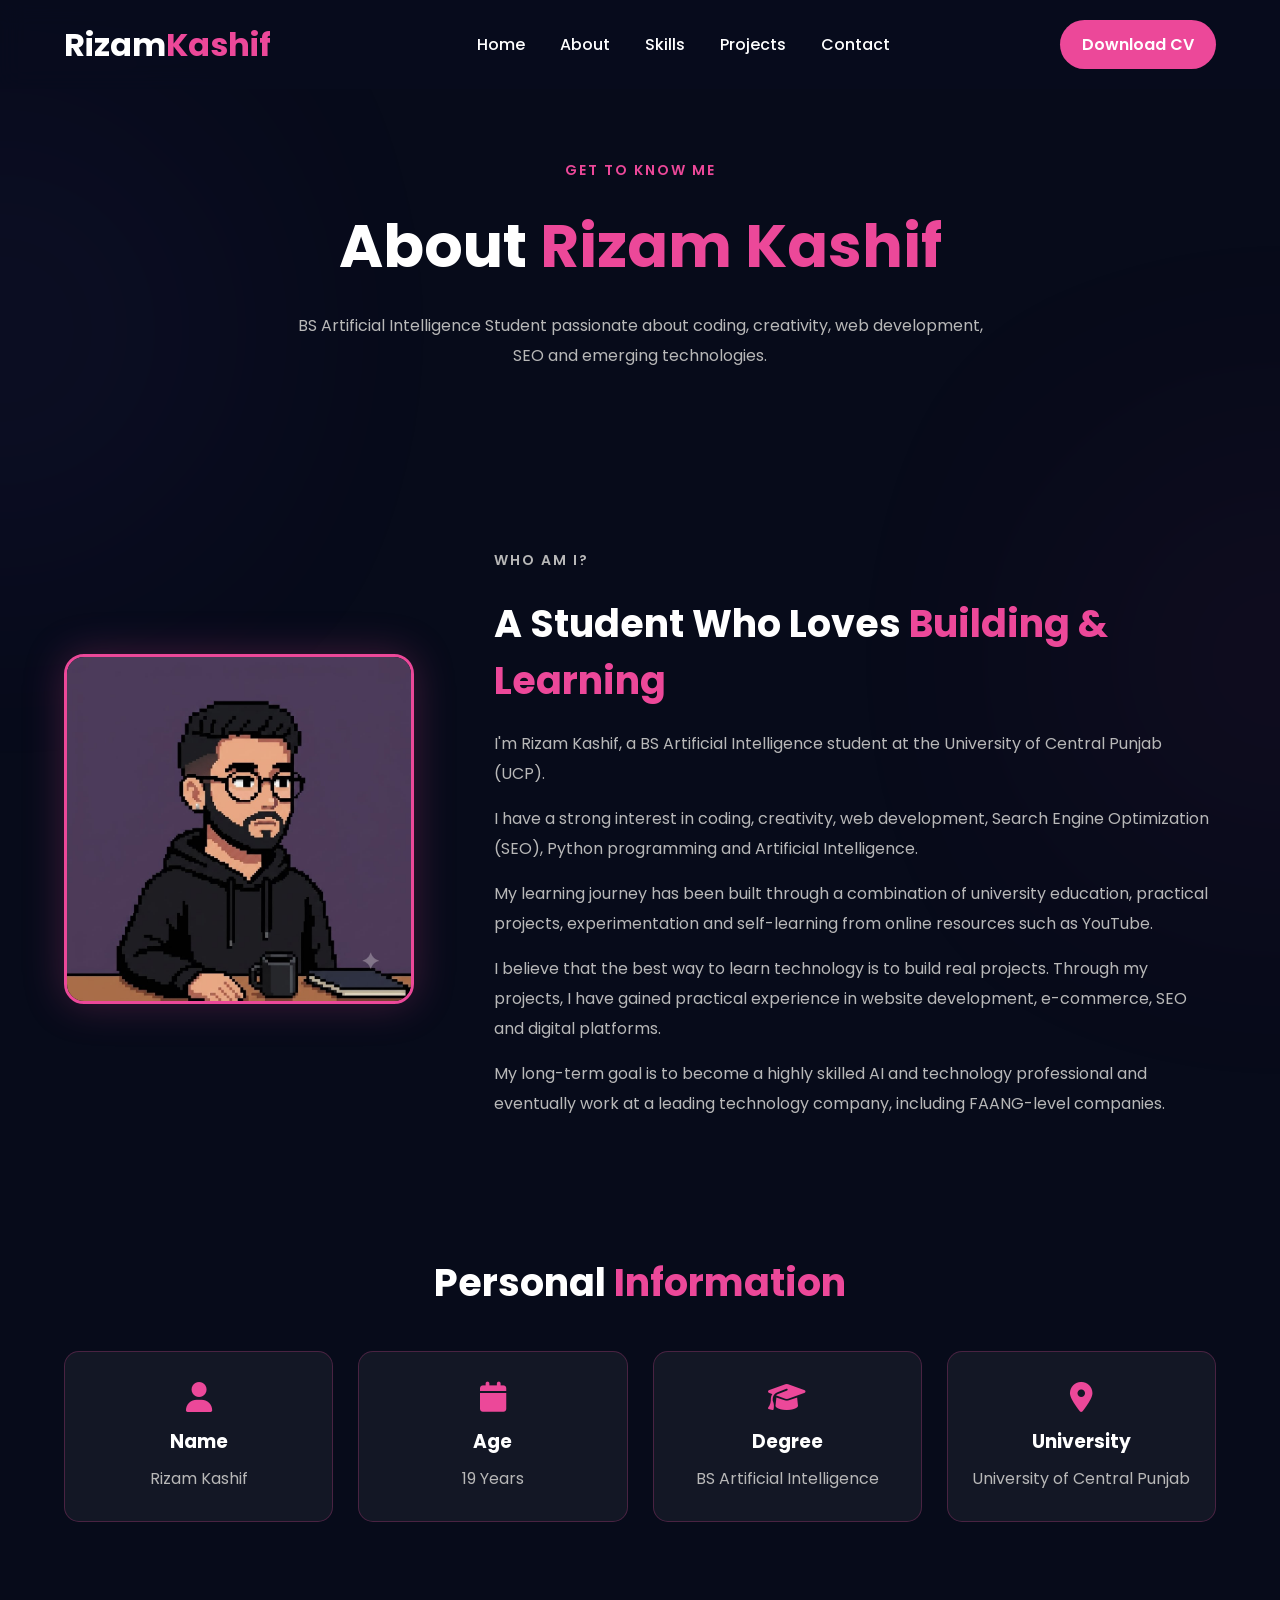
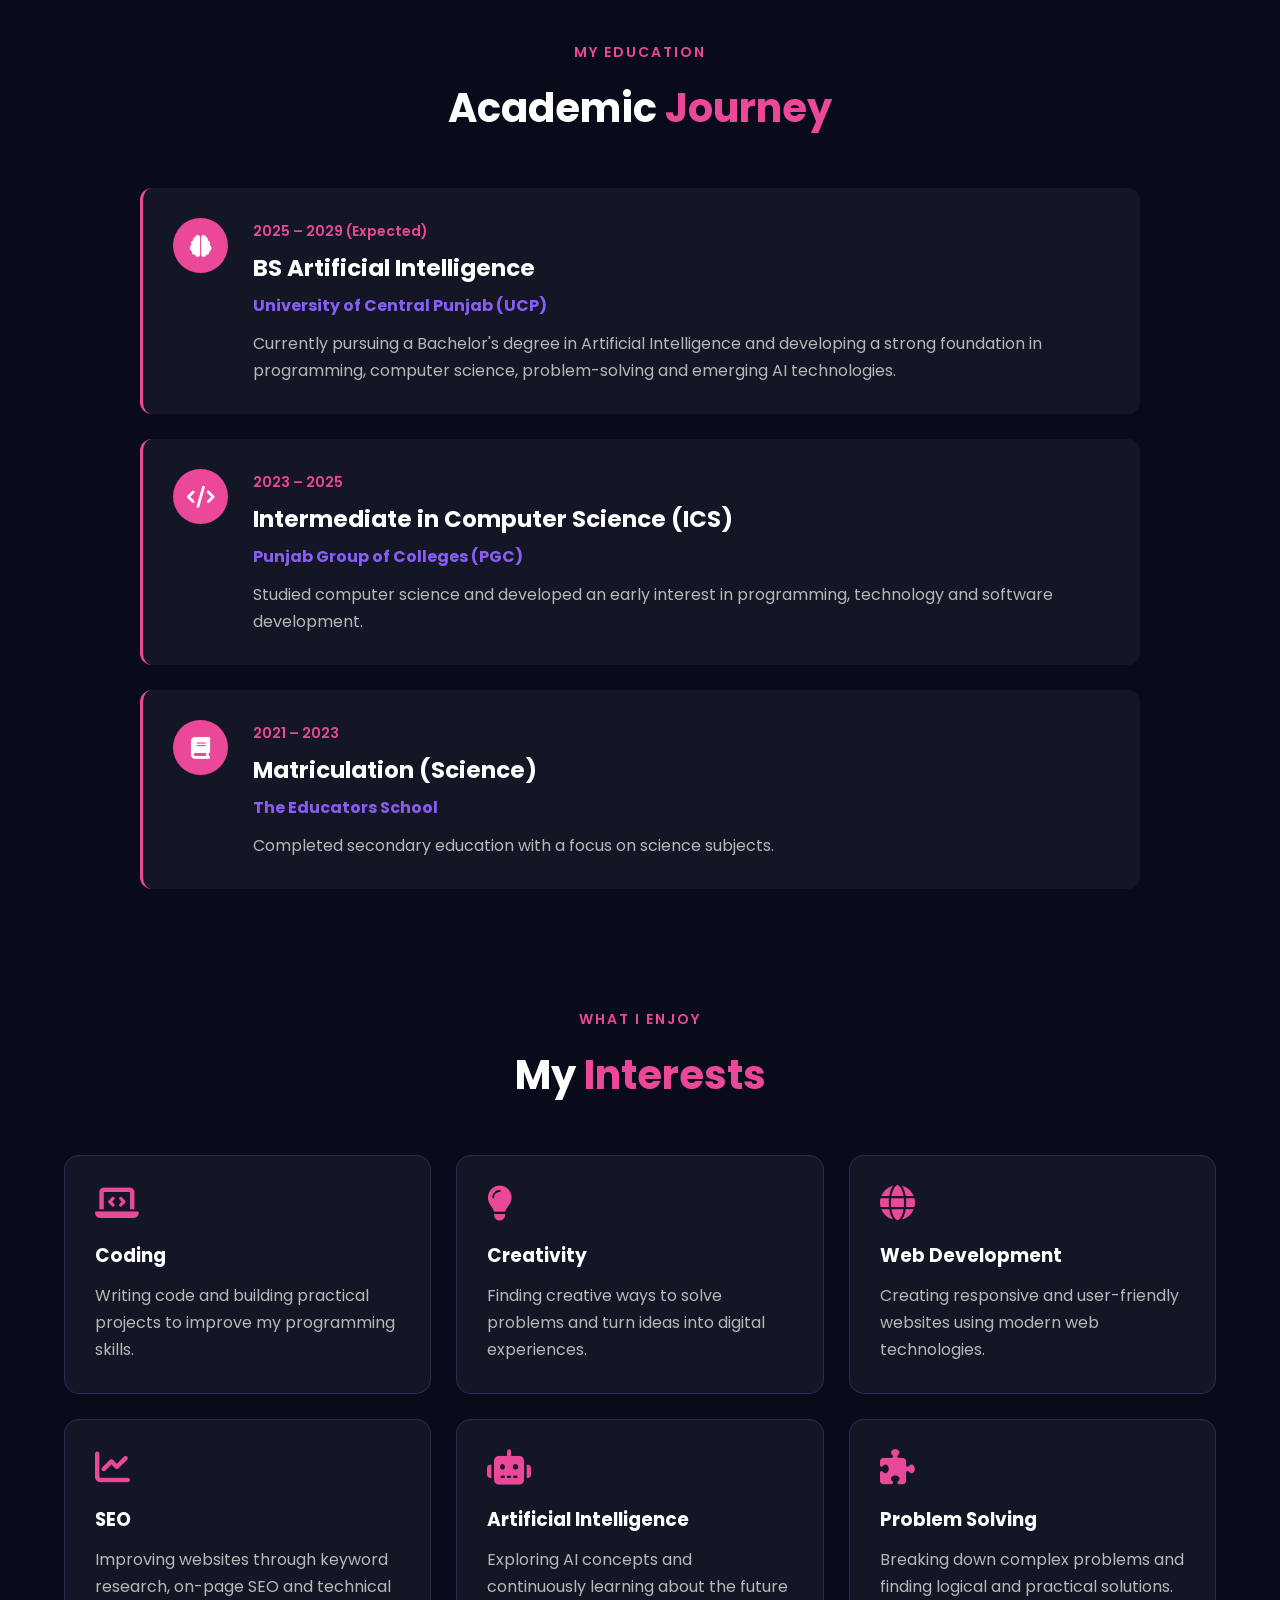
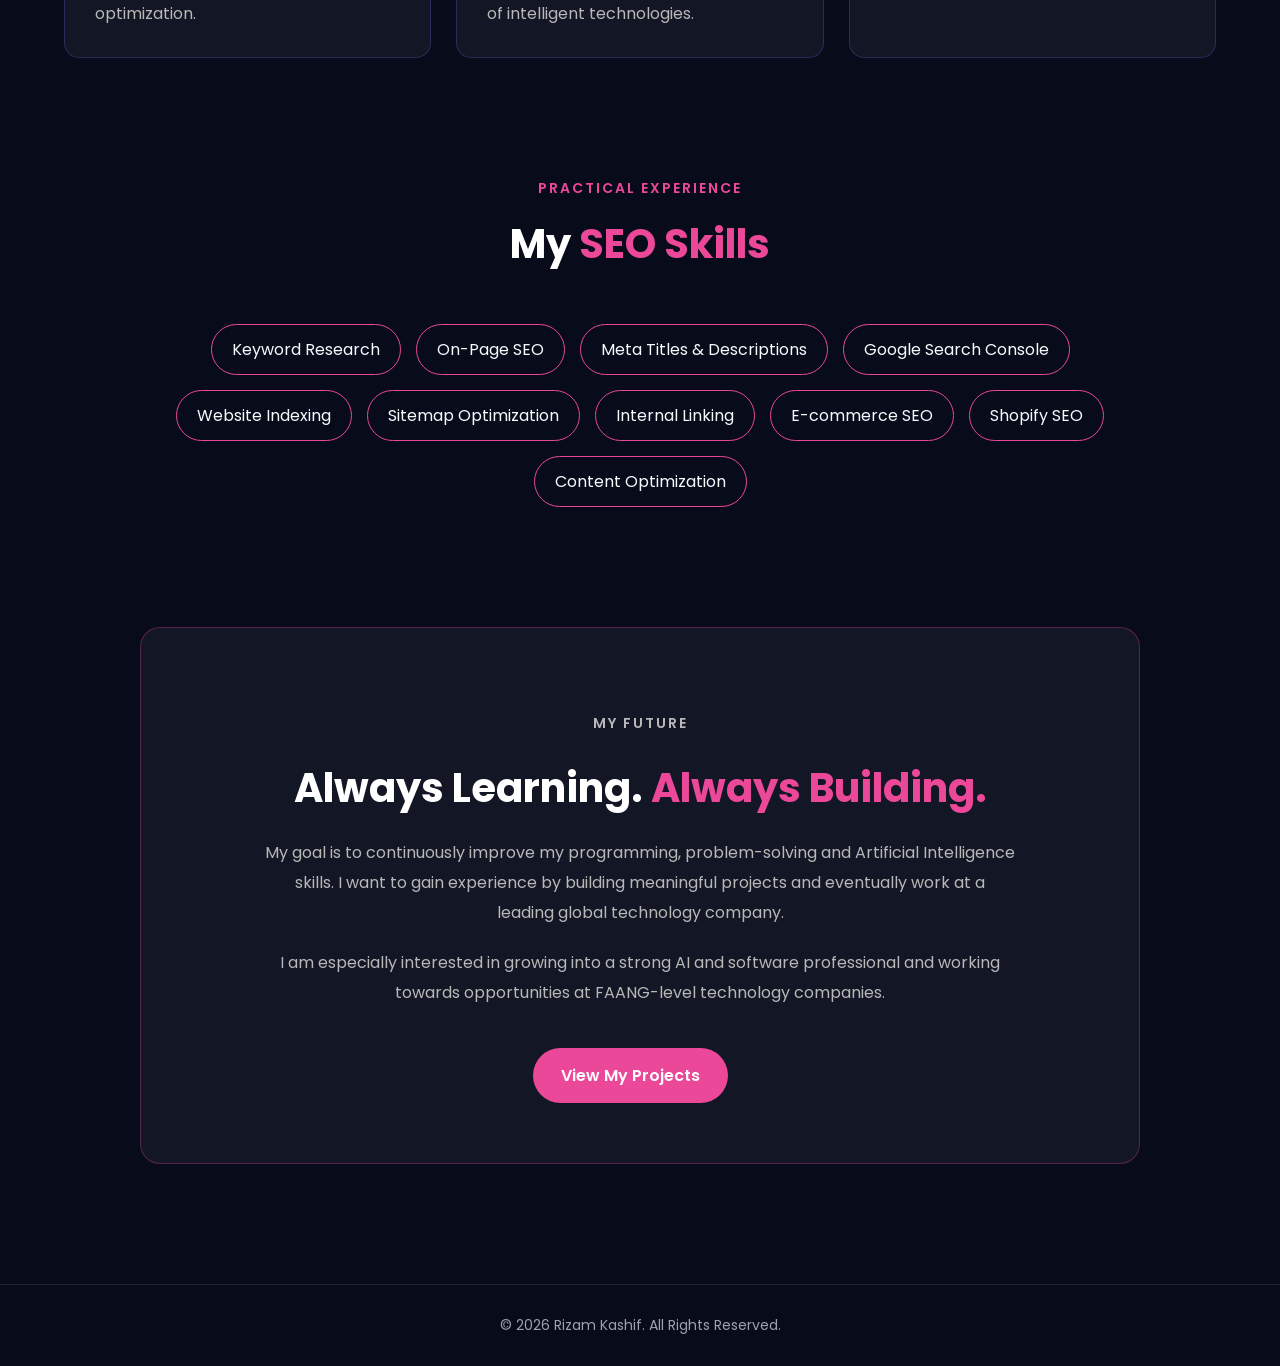
==== about.html @ b2c45aad "Initial commit - portfolio website" ====
<!DOCTYPE html>
<html lang="en">

<head>

    <!-- ========================================= -->
    <!-- BASIC SEO INFORMATION -->
    <!-- ========================================= -->

    <meta charset="UTF-8">

    <meta name="viewport" content="width=device-width, initial-scale=1.0">

    <title>About Rizam Kashif | AI Student & Developer</title>

    <meta name="description"
        content="Learn about Rizam Kashif, a BS Artificial Intelligence student at the University of Central Punjab interested in coding, creativity, web development, SEO, Python, and Artificial Intelligence.">

    <meta name="keywords"
        content="About Rizam Kashif, Rizam Kashif, AI Student, Artificial Intelligence Student, Web Developer, SEO, Python Developer, UCP">

    <meta name="author" content="Rizam Kashif">

    <!-- Favicon -->

    <link rel="icon" href="images/favicon.ico">


    <!-- ========================================= -->
    <!-- GOOGLE FONTS -->
    <!-- ========================================= -->

    <link rel="preconnect" href="https://fonts.googleapis.com">

    <link rel="preconnect" href="https://fonts.gstatic.com" crossorigin>

    <link href="https://fonts.googleapis.com/css2?family=Poppins:wght@300;400;500;600;700&display=swap"
        rel="stylesheet">


    <!-- ========================================= -->
    <!-- FONT AWESOME ICONS -->
    <!-- ========================================= -->

    <link rel="stylesheet"
        href="https://cdnjs.cloudflare.com/ajax/libs/font-awesome/6.7.2/css/all.min.css">


    <!-- ========================================= -->
    <!-- MAIN CSS -->
    <!-- ========================================= -->

    <link rel="stylesheet" href="style.css">

</head>


<body>


    <!-- ========================================= -->
    <!-- NAVBAR START -->
    <!-- ========================================= -->

    <header>

        <nav class="navbar">

            <!-- Website Logo -->

            <div class="logo">

                <h2>
                    Rizam<span>Kashif</span>
                </h2>

            </div>


            <!-- Navigation Links -->

            <ul class="nav-links">

                <li>
                    <a href="index.html">
                        Home
                    </a>
                </li>

                <li>
                    <a href="about.html">
                        About
                    </a>
                </li>

                <li>
                    <a href="skills.html">
                        Skills
                    </a>
                </li>

                <li>
                    <a href="projects.html">
                        Projects
                    </a>
                </li>

                <li>
                    <a href="contact.html">
                        Contact
                    </a>
                </li>

            </ul>


            <!-- CV Button -->

            <a href="files/Rizam_Kashif_CV.pdf"
                class="resume-btn">

                Download CV

            </a>

        </nav>

    </header>


    <!-- ========================================= -->
    <!-- MAIN ABOUT PAGE -->
    <!-- ========================================= -->

    <main>


        <!-- ========================================= -->
        <!-- ABOUT HERO SECTION -->
        <!-- ========================================= -->

        <section class="about-hero">

            <div class="about-heading">

                <p class="section-label">
                    GET TO KNOW ME
                </p>

                <h1>
                    About <span>Rizam Kashif</span>
                </h1>

                <p class="about-subtitle">

                    BS Artificial Intelligence Student
                    passionate about coding, creativity,
                    web development, SEO and emerging technologies.

                </p>

            </div>

        </section>


        <!-- ========================================= -->
        <!-- WHO IS RIZAM KASHIF -->
        <!-- ========================================= -->

        <section class="about-introduction">


            <!-- Profile Image -->

            <div class="about-image">

                <img src="images/profile.png"
                    alt="Rizam Kashif - BS Artificial Intelligence Student">

            </div>


            <!-- Introduction Text -->

            <div class="about-text">

                <p class="section-label">
                    WHO AM I?
                </p>

                <h2>
                    A Student Who Loves
                    <span>Building & Learning</span>
                </h2>


                <p>

                    I'm Rizam Kashif, a BS Artificial Intelligence student
                    at the University of Central Punjab (UCP).

                </p>


                <p>

                    I have a strong interest in coding, creativity,
                    web development, Search Engine Optimization (SEO),
                    Python programming and Artificial Intelligence.

                </p>


                <p>

                    My learning journey has been built through a combination
                    of university education, practical projects, experimentation
                    and self-learning from online resources such as YouTube.

                </p>


                <p>

                    I believe that the best way to learn technology is to
                    build real projects. Through my projects, I have gained
                    practical experience in website development, e-commerce,
                    SEO and digital platforms.

                </p>


                <p>

                    My long-term goal is to become a highly skilled AI and
                    technology professional and eventually work at a leading
                    technology company, including FAANG-level companies.

                </p>

            </div>

        </section>


        <!-- ========================================= -->
        <!-- PERSONAL INFORMATION -->
        <!-- ========================================= -->

        <section class="personal-info">

            <h2>
                Personal <span>Information</span>
            </h2>


            <div class="info-grid">


                <div class="info-card">

                    <i class="fa-solid fa-user"></i>

                    <h3>
                        Name
                    </h3>

                    <p>
                        Rizam Kashif
                    </p>

                </div>


                <div class="info-card">

                    <i class="fa-solid fa-calendar"></i>

                    <h3>
                        Age
                    </h3>

                    <p>
                        19 Years
                    </p>

                </div>


                <div class="info-card">

                    <i class="fa-solid fa-graduation-cap"></i>

                    <h3>
                        Degree
                    </h3>

                    <p>
                        BS Artificial Intelligence
                    </p>

                </div>


                <div class="info-card">

                    <i class="fa-solid fa-location-dot"></i>

                    <h3>
                        University
                    </h3>

                    <p>
                        University of Central Punjab
                    </p>

                </div>


            </div>

        </section>


        <!-- ========================================= -->
        <!-- EDUCATION SECTION -->
        <!-- ========================================= -->

        <section class="education-section">


            <div class="section-heading">

                <p class="section-label">
                    MY EDUCATION
                </p>

                <h2>
                    Academic <span>Journey</span>
                </h2>

            </div>


            <div class="education-timeline">


                <!-- BS AI -->

                <div class="education-card">

                    <div class="education-icon">

                        <i class="fa-solid fa-brain"></i>

                    </div>


                    <div class="education-content">

                        <span class="education-date">
                            2025 – 2029 (Expected)
                        </span>

                        <h3>
                            BS Artificial Intelligence
                        </h3>

                        <h4>
                            University of Central Punjab (UCP)
                        </h4>

                        <p>

                            Currently pursuing a Bachelor's degree in
                            Artificial Intelligence and developing a strong
                            foundation in programming, computer science,
                            problem-solving and emerging AI technologies.

                        </p>

                    </div>

                </div>


                <!-- ICS -->

                <div class="education-card">

                    <div class="education-icon">

                        <i class="fa-solid fa-code"></i>

                    </div>


                    <div class="education-content">

                        <span class="education-date">
                            2023 – 2025
                        </span>

                        <h3>
                            Intermediate in Computer Science (ICS)
                        </h3>

                        <h4>
                            Punjab Group of Colleges (PGC)
                        </h4>

                        <p>

                            Studied computer science and developed an
                            early interest in programming, technology
                            and software development.

                        </p>

                    </div>

                </div>


                <!-- MATRIC -->

                <div class="education-card">

                    <div class="education-icon">

                        <i class="fa-solid fa-book"></i>

                    </div>


                    <div class="education-content">

                        <span class="education-date">
                            2021 – 2023
                        </span>

                        <h3>
                            Matriculation (Science)
                        </h3>

                        <h4>
                            The Educators School
                        </h4>

                        <p>

                            Completed secondary education with a focus
                            on science subjects.

                        </p>

                    </div>

                </div>


            </div>

        </section>


        <!-- ========================================= -->
        <!-- INTERESTS SECTION -->
        <!-- ========================================= -->

        <section class="interests-section">


            <div class="section-heading">

                <p class="section-label">
                    WHAT I ENJOY
                </p>

                <h2>
                    My <span>Interests</span>
                </h2>

            </div>


            <div class="interests-grid">


                <div class="interest-card">

                    <i class="fa-solid fa-laptop-code"></i>

                    <h3>
                        Coding
                    </h3>

                    <p>
                        Writing code and building practical projects
                        to improve my programming skills.
                    </p>

                </div>


                <div class="interest-card">

                    <i class="fa-solid fa-lightbulb"></i>

                    <h3>
                        Creativity
                    </h3>

                    <p>
                        Finding creative ways to solve problems and
                        turn ideas into digital experiences.
                    </p>

                </div>


                <div class="interest-card">

                    <i class="fa-solid fa-globe"></i>

                    <h3>
                        Web Development
                    </h3>

                    <p>
                        Creating responsive and user-friendly websites
                        using modern web technologies.
                    </p>

                </div>


                <div class="interest-card">

                    <i class="fa-solid fa-chart-line"></i>

                    <h3>
                        SEO
                    </h3>

                    <p>
                        Improving websites through keyword research,
                        on-page SEO and technical optimization.
                    </p>

                </div>


                <div class="interest-card">

                    <i class="fa-solid fa-robot"></i>

                    <h3>
                        Artificial Intelligence
                    </h3>

                    <p>
                        Exploring AI concepts and continuously learning
                        about the future of intelligent technologies.
                    </p>

                </div>


                <div class="interest-card">

                    <i class="fa-solid fa-puzzle-piece"></i>

                    <h3>
                        Problem Solving
                    </h3>

                    <p>
                        Breaking down complex problems and finding
                        logical and practical solutions.
                    </p>

                </div>


            </div>

        </section>


        <!-- ========================================= -->
        <!-- SEO SKILLS SECTION -->
        <!-- ========================================= -->

        <section class="seo-section">


            <div class="section-heading">

                <p class="section-label">
                    PRACTICAL EXPERIENCE
                </p>

                <h2>
                    My <span>SEO Skills</span>
                </h2>

            </div>


            <div class="seo-skills">


                <span>
                    Keyword Research
                </span>

                <span>
                    On-Page SEO
                </span>

                <span>
                    Meta Titles & Descriptions
                </span>

                <span>
                    Google Search Console
                </span>

                <span>
                    Website Indexing
                </span>

                <span>
                    Sitemap Optimization
                </span>

                <span>
                    Internal Linking
                </span>

                <span>
                    E-commerce SEO
                </span>

                <span>
                    Shopify SEO
                </span>

                <span>
                    Content Optimization
                </span>

            </div>

        </section>


        <!-- ========================================= -->
        <!-- FUTURE GOALS -->
        <!-- ========================================= -->

        <section class="goals-section">


            <div class="goals-content">

                <p class="section-label">
                    MY FUTURE
                </p>

                <h2>
                    Always Learning.
                    <span>Always Building.</span>
                </h2>


                <p>

                    My goal is to continuously improve my programming,
                    problem-solving and Artificial Intelligence skills.

                    I want to gain experience by building meaningful
                    projects and eventually work at a leading global
                    technology company.

                </p>


                <p>

                    I am especially interested in growing into a strong
                    AI and software professional and working towards
                    opportunities at FAANG-level technology companies.

                </p>


                <a href="projects.html"
                    class="btn primary">

                    View My Projects

                </a>

            </div>

        </section>


    </main>


    <!-- ========================================= -->
    <!-- FOOTER -->
    <!-- ========================================= -->

    <footer>

        <p>
            © 2026 Rizam Kashif. All Rights Reserved.
        </p>

    </footer>


    <!-- ========================================= -->
    <!-- JAVASCRIPT -->
    <!-- ========================================= -->

    <script src="script.js"></script>


</body>

</html>
---- style.css ----
/* ========================================= */
/* GOOGLE FONT */
/* ========================================= */

@import url('https://fonts.googleapis.com/css2?family=Poppins:wght@300;400;500;600;700&display=swap');


/* ========================================= */
/* RESET */
/* ========================================= */

*{
    margin:0;
    padding:0;
    box-sizing:border-box;
    scroll-behavior:smooth;
}


/* ========================================= */
/* BODY */
/* ========================================= */

body{

    font-family:'Poppins',sans-serif;

    background:#070B1A;

    color:white;

    overflow-x:hidden;

}


/* ========================================= */
/* LINKS */
/* ========================================= */

a{

    text-decoration:none;

    color:white;

}


/* ========================================= */
/* NAVBAR */
/* ========================================= */

header{

    position:fixed;

    width:100%;

    top:0;

    left:0;

    z-index:1000;

    backdrop-filter:blur(12px);

    background:rgba(8,12,30,.75);

}


/* Navbar Container */

.navbar{

    width:90%;

    margin:auto;

    display:flex;

    justify-content:space-between;

    align-items:center;

    padding:20px 0;

}


/* Logo */

.logo h2{

    font-size:32px;

    font-weight:700;

}

.logo span{

    color:#EC4899;

}


/* Navigation */

.nav-links{

    display:flex;

    list-style:none;

}


.nav-links li{

    margin-left:35px;

}


.nav-links a{

    transition:.3s;

    font-weight:500;

}


.nav-links a:hover{

    color:#EC4899;

}


/* Resume Button */

.resume-btn{

    padding:12px 22px;

    background:#EC4899;

    border-radius:30px;

    transition:.3s;

    font-weight:600;

}


.resume-btn:hover{

    background:#8B5CF6;

}


/* ========================================= */
/* HERO SECTION */
/* ========================================= */

.hero{

    width:90%;

    min-height:100vh;

    margin:auto;

    display:flex;

    justify-content:space-between;

    align-items:center;

}


/* ========================================= */
/* LEFT SIDE */
/* ========================================= */

.hero-text{

    width:55%;

}


.hello{

    color:#EC4899;

    font-size:22px;

    margin-bottom:15px;

}


.hero h1{

    font-size:70px;

    line-height:1.1;

}


.hero h2{

    margin-top:20px;

    font-size:34px;

    color:#8B5CF6;

    height:45px;

}


.description{

    margin-top:25px;

    color:#B8B8B8;

    line-height:32px;

    font-size:18px;

}


/* ========================================= */
/* BUTTONS */
/* ========================================= */

.hero-buttons{

    margin-top:40px;

}


.btn{

    display:inline-block;

    padding:15px 28px;

    border-radius:40px;

    transition:.3s;

    font-weight:600;

}


.primary{

    background:#EC4899;

    margin-right:20px;

}


.primary:hover{

    background:#8B5CF6;

    transform:translateY(-5px);

}


.secondary{

    border:2px solid #EC4899;

}


.secondary:hover{

    background:#EC4899;

}


/* ========================================= */
/* SOCIAL ICONS */
/* ========================================= */

.social-icons{

    margin-top:45px;

}


.social-icons a{

    display:inline-flex;

    width:55px;

    height:55px;

    justify-content:center;

    align-items:center;

    margin-right:18px;

    border-radius:50%;

    border:2px solid #EC4899;

    transition:.3s;

    font-size:22px;

}


.social-icons a:hover{

    background:#EC4899;

    transform:translateY(-8px);

}


/* ========================================= */
/* HERO IMAGE */
/* ========================================= */

.hero-image{

    width:40%;

    display:flex;

    justify-content:center;

    align-items:center;

    position:relative;

}


/* Pink Glow */

.glow-circle{

    width:430px;

    height:430px;

    background:#EC4899;

    position:absolute;

    border-radius:50%;

    filter:blur(130px);

    opacity:.35;

}


/* Profile Image */

.hero-image img{

    width:380px;

    border-radius:50%;

    border:5px solid #EC4899;

    position:relative;

    z-index:10;

    transition:.5s;

}


.hero-image img:hover{

    transform:scale(1.05);

}


/* ========================================= */
/* RESPONSIVE */
/* ========================================= */

@media(max-width:992px){

.hero{

flex-direction:column-reverse;

text-align:center;

padding-top:150px;

}

.hero-text{

width:100%;

}

.hero-image{

width:100%;

margin-bottom:50px;

}

.hero h1{

font-size:52px;

}

.nav-links{

display:none;

}

.resume-btn{

display:none;

}

}/* ========================================= */
/* TECH STACK SECTION */
/* ========================================= */

.tech-stack{

    width:90%;

    margin:100px auto;

    text-align:center;

}


.tech-stack h2{

    font-size:35px;

    margin-bottom:45px;

}


.tech-icons{

    display:flex;

    justify-content:center;

    flex-wrap:wrap;

    gap:25px;

}


.tech-card{

    width:150px;

    height:140px;

    padding:25px 15px;

    background:rgba(255,255,255,0.05);

    border:1px solid rgba(236,72,153,0.3);

    border-radius:15px;

    transition:0.4s;

}


.tech-card i{

    font-size:45px;

    color:#EC4899;

    margin-bottom:15px;

}


.tech-card p{

    font-size:16px;

    color:#d1d5db;

}


.tech-card:hover{

    transform:translateY(-10px);

    background:rgba(236,72,153,0.12);

    box-shadow:0 0 25px rgba(236,72,153,0.35);

}


/* ========================================= */
/* STATS SECTION */
/* ========================================= */

.stats{

    width:90%;

    margin:100px auto;

    display:grid;

    grid-template-columns:repeat(4,1fr);

    gap:25px;

}


.stat-card{

    padding:35px 20px;

    text-align:center;

    background:rgba(255,255,255,0.05);

    border:1px solid rgba(139,92,246,0.3);

    border-radius:15px;

    transition:0.4s;

}


.stat-card h2{

    font-size:28px;

    color:#EC4899;

    margin-bottom:10px;

}


.stat-card p{

    color:#b8b8b8;

}


.stat-card:hover{

    transform:translateY(-10px);

    box-shadow:0 0 25px rgba(139,92,246,0.35);

}


/* ========================================= */
/* CONTACT PREVIEW */
/* ========================================= */

.contact-preview{

    width:90%;

    max-width:900px;

    margin:120px auto 100px;

    padding:60px 30px;

    text-align:center;

    background:rgba(255,255,255,0.05);

    border:1px solid rgba(236,72,153,0.3);

    border-radius:20px;

}


.contact-preview h2{

    font-size:40px;

    color:#EC4899;

    margin-bottom:20px;

}


.contact-preview > p{

    color:#b8b8b8;

    font-size:17px;

    line-height:30px;

}


.contact-info{

    margin-top:30px;

}


.contact-info p{

    margin:15px 0;

    font-size:17px;

}


.contact-info i{

    color:#EC4899;

    margin-right:10px;

}


/* ========================================= */
/* FOOTER */
/* ========================================= */

footer{

    padding:30px;

    text-align:center;

    border-top:1px solid rgba(255,255,255,0.1);

    color:#9ca3af;

}


footer p{

    font-size:14px;

}


/* ========================================= */
/* BACKGROUND GLOW EFFECTS */
/* ========================================= */

body::before{

    content:"";

    position:fixed;

    width:300px;

    height:300px;

    background:#8B5CF6;

    border-radius:50%;

    filter:blur(150px);

    opacity:0.15;

    top:20%;

    left:-150px;

    z-index:-1;

}


body::after{

    content:"";

    position:fixed;

    width:300px;

    height:300px;

    background:#EC4899;

    border-radius:50%;

    filter:blur(150px);

    opacity:0.12;

    bottom:10%;

    right:-150px;

    z-index:-1;

}


/* ========================================= */
/* MOBILE RESPONSIVE DESIGN */
/* ========================================= */

@media(max-width:768px){

    /* Navbar */

    .navbar{

        width:90%;

    }


    .logo h2{

        font-size:25px;

    }


    /* Hero */

    .hero{

        width:90%;

    }


    .hero-image img{

        width:280px;

    }


    .glow-circle{

        width:300px;

        height:300px;

    }


    .hero h1{

        font-size:42px;

    }


    .hero h2{

        font-size:25px;

    }


    .description{

        font-size:15px;

        line-height:27px;

    }


    .hero-buttons{

        display:flex;

        flex-direction:column;

        align-items:center;

        gap:15px;

    }


    .primary{

        margin-right:0;

    }


    .social-icons{

        margin-top:30px;

    }


    /* Tech Stack */

    .tech-stack h2{

        font-size:28px;

    }


    .tech-card{

        width:130px;

        height:125px;

    }


    .tech-card i{

        font-size:35px;

    }


    /* Stats */

    .stats{

        grid-template-columns:repeat(2,1fr);

        gap:15px;

    }


    .stat-card{

        padding:25px 10px;

    }


    .stat-card h2{

        font-size:22px;

    }


    .stat-card p{

        font-size:13px;

    }


    /* Contact */

    .contact-preview{

        padding:40px 20px;

    }


    .contact-preview h2{

        font-size:30px;

    }

}


/* ========================================= */
/* SMALL MOBILE DEVICES */
/* ========================================= */

@media(max-width:480px){

    .hero-image img{

        width:230px;

    }


    .glow-circle{

        width:240px;

        height:240px;

    }


    .hero h1{

        font-size:35px;

    }


    .hero h2{

        font-size:21px;

    }


    .stats{

        grid-template-columns:1fr;

    }


    .tech-icons{

        gap:15px;

    }


    .tech-card{

        width:120px;

    }

}/* ========================================= */
/* ABOUT PAGE */
/* ========================================= */


/* ABOUT HERO */

.about-hero{

    min-height:50vh;

    display:flex;

    justify-content:center;

    align-items:center;

    text-align:center;

    padding:150px 20px 70px;

}


.about-heading h1{

    font-size:60px;

    margin:20px 0;

}


.about-heading h1 span,

.about-text h2 span,

.section-heading h2 span,

.goals-content h2 span{

    color:#EC4899;

}


.section-label{

    color:#EC4899;

    font-weight:600;

    letter-spacing:2px;

    font-size:14px;

}


.about-subtitle{

    color:#b8b8b8;

    max-width:700px;

    line-height:30px;

}


/* INTRODUCTION */

.about-introduction{

    width:90%;

    max-width:1200px;

    margin:80px auto;

    display:grid;

    grid-template-columns:350px 1fr;

    gap:80px;

    align-items:center;

}


.about-image img{

    width:100%;

    border-radius:20px;

    border:3px solid #EC4899;

    box-shadow:0 0 40px rgba(236,72,153,.25);

}


.about-text h2{

    font-size:38px;

    margin:20px 0;

}


.about-text p{

    color:#b8b8b8;

    line-height:30px;

    margin:15px 0;

}


/* PERSONAL INFORMATION */

.personal-info{

    width:90%;

    max-width:1200px;

    margin:120px auto;

    text-align:center;

}


.personal-info > h2{

    font-size:38px;

    margin-bottom:40px;

}


.personal-info > h2 span{

    color:#EC4899;

}


.info-grid{

    display:grid;

    grid-template-columns:repeat(4,1fr);

    gap:25px;

}


.info-card{

    padding:30px 20px;

    background:rgba(255,255,255,.05);

    border:1px solid rgba(236,72,153,.25);

    border-radius:15px;

    transition:.4s;

}


.info-card:hover{

    transform:translateY(-8px);

    box-shadow:0 0 25px rgba(236,72,153,.25);

}


.info-card i{

    color:#EC4899;

    font-size:30px;

    margin-bottom:15px;

}


.info-card h3{

    margin-bottom:10px;

}


.info-card p{

    color:#b8b8b8;

}


/* SECTION HEADING */

.section-heading{

    text-align:center;

    margin-bottom:50px;

}


.section-heading h2{

    font-size:40px;

    margin-top:15px;

}


/* EDUCATION */

.education-section{

    width:90%;

    max-width:1000px;

    margin:120px auto;

}


.education-timeline{

    display:flex;

    flex-direction:column;

    gap:25px;

}


.education-card{

    display:flex;

    gap:25px;

    padding:30px;

    background:rgba(255,255,255,.05);

    border-left:3px solid #EC4899;

    border-radius:12px;

    transition:.4s;

}


.education-card:hover{

    transform:translateX(10px);

    background:rgba(236,72,153,.08);

}


.education-icon{

    min-width:55px;

    height:55px;

    display:flex;

    justify-content:center;

    align-items:center;

    border-radius:50%;

    background:#EC4899;

    color:white;

    font-size:22px;

}


.education-date{

    color:#EC4899;

    font-size:14px;

    font-weight:600;

}


.education-content h3{

    font-size:23px;

    margin:8px 0;

}


.education-content h4{

    color:#8B5CF6;

    margin-bottom:12px;

}


.education-content p{

    color:#b8b8b8;

    line-height:27px;

}


/* INTERESTS */

.interests-section{

    width:90%;

    max-width:1200px;

    margin:120px auto;

}


.interests-grid{

    display:grid;

    grid-template-columns:repeat(3,1fr);

    gap:25px;

}


.interest-card{

    padding:30px;

    background:rgba(255,255,255,.05);

    border:1px solid rgba(139,92,246,.25);

    border-radius:15px;

    transition:.4s;

}


.interest-card:hover{

    transform:translateY(-8px);

    box-shadow:0 0 25px rgba(139,92,246,.25);

}


.interest-card i{

    font-size:35px;

    color:#EC4899;

    margin-bottom:20px;

}


.interest-card h3{

    margin-bottom:12px;

}


.interest-card p{

    color:#b8b8b8;

    line-height:27px;

}


/* SEO */

.seo-section{

    width:90%;

    max-width:1000px;

    margin:120px auto;

}


.seo-skills{

    display:flex;

    justify-content:center;

    flex-wrap:wrap;

    gap:15px;

}


.seo-skills span{

    padding:12px 20px;

    border-radius:30px;

    border:1px solid #EC4899;

    color:#f8fafc;

    transition:.3s;

}


.seo-skills span:hover{

    background:#EC4899;

    transform:translateY(-4px);

}


/* GOALS */

.goals-section{

    width:90%;

    max-width:1000px;

    margin:120px auto;

    padding:60px;

    text-align:center;

    background:rgba(255,255,255,.05);

    border:1px solid rgba(236,72,153,.3);

    border-radius:20px;

}


.goals-content h2{

    font-size:40px;

    margin:20px 0;

}


.goals-content > p{

    max-width:750px;

    margin:20px auto;

    color:#b8b8b8;

    line-height:30px;

}


.goals-content .btn{

    margin-top:20px;

}


/* ========================================= */
/* ABOUT PAGE RESPONSIVE DESIGN */
/* ========================================= */

@media(max-width:900px){

    .about-introduction{

        grid-template-columns:1fr;

        text-align:center;

    }


    .about-image{

        max-width:350px;

        margin:auto;

    }


    .info-grid{

        grid-template-columns:repeat(2,1fr);

    }


    .interests-grid{

        grid-template-columns:repeat(2,1fr);

    }

}


@media(max-width:600px){

    .about-heading h1{

        font-size:40px;

    }


    .about-text h2{

        font-size:30px;

    }


    .info-grid{

        grid-template-columns:1fr;

    }


    .interests-grid{

        grid-template-columns:1fr;

    }


    .education-card{

        flex-direction:column;

    }


    .education-icon{

        width:55px;

    }


    .goals-section{

        padding:40px 20px;

    }


    .goals-content h2{

        font-size:30px;

    }

}
/* ========================================= */
/* PROJECTS PAGE */
/* ========================================= */


/* PROJECT HERO */

.projects-hero{

    min-height:55vh;

    display:flex;

    flex-direction:column;

    justify-content:center;

    align-items:center;

    text-align:center;

    padding:150px 20px 80px;

}


.projects-hero h1{

    font-size:60px;

    margin:20px 0;

}


.projects-hero h1 span{

    color:#EC4899;

}


.projects-hero > p:last-child{

    max-width:700px;

    color:#b8b8b8;

    line-height:30px;

}


/* PROJECTS CONTAINER */

.projects-container{

    width:90%;

    max-width:1200px;

    margin:50px auto 120px;

}


/* PROJECT SHOWCASE */

.project-showcase{

    display:grid;

    grid-template-columns:1fr 1fr;

    gap:70px;

    align-items:center;

    margin-bottom:130px;

}


/* REVERSE PROJECT */

.reverse-project .project-image{

    order:2;

}


.reverse-project .project-details{

    order:1;

}


/* PROJECT IMAGE */

.project-image{

    overflow:hidden;

    border-radius:20px;

    border:1px solid rgba(236,72,153,.3);

    background:rgba(255,255,255,.05);

}


.project-image img{

    width:100%;

    display:block;

    transition:.5s;

}


.project-image:hover img{

    transform:scale(1.05);

}


/* PROJECT DETAILS */

.project-number{

    color:#EC4899;

    font-size:18px;

    font-weight:600;

}


.project-category{

    color:#8B5CF6;

    font-size:13px;

    letter-spacing:2px;

    margin:15px 0;

}


.project-details h2{

    font-size:42px;

    margin-bottom:20px;

}


.project-details > p{

    color:#b8b8b8;

    line-height:29px;

    margin-bottom:18px;

}


/* PROJECT ROLE */

.project-role{

    margin:25px 0;

    padding-left:20px;

    border-left:2px solid #EC4899;

}


.project-role strong{

    color:#EC4899;

}


.project-role p{

    color:#b8b8b8;

    line-height:27px;

    margin-top:8px;

}


/* TECHNOLOGIES */

.project-technologies{

    display:flex;

    flex-wrap:wrap;

    gap:10px;

    margin:25px 0;

}


.project-technologies span{

    padding:8px 14px;

    border:1px solid rgba(236,72,153,.5);

    border-radius:20px;

    font-size:12px;

    color:#d1d5db;

}


/* PROJECT BUTTONS */

.project-buttons{

    display:flex;

    flex-wrap:wrap;

    gap:15px;

    margin-top:30px;

}


.project-btn{

    display:inline-flex;

    align-items:center;

    gap:8px;

    padding:12px 20px;

    border-radius:25px;

    font-size:14px;

    font-weight:600;

    transition:.3s;

}


.primary-project-btn{

    background:#EC4899;

}


.primary-project-btn:hover{

    background:#8B5CF6;

    transform:translateY(-4px);

}


.secondary-project-btn{

    border:1px solid #EC4899;

}


.secondary-project-btn:hover{

    background:#EC4899;

    transform:translateY(-4px);

}


/* PROJECT CTA */

.projects-cta{

    width:90%;

    max-width:900px;

    margin:50px auto 120px;

    padding:70px 30px;

    text-align:center;

    background:rgba(255,255,255,.05);

    border:1px solid rgba(236,72,153,.3);

    border-radius:20px;

}


.projects-cta h2{

    font-size:40px;

    margin:20px 0;

}


.projects-cta h2 span{

    color:#EC4899;

}


.projects-cta > p:not(.section-label){

    color:#b8b8b8;

    margin-bottom:30px;

}


/* PROJECTS RESPONSIVE */

@media(max-width:900px){

    .project-showcase{

        grid-template-columns:1fr;

        gap:35px;

        margin-bottom:90px;

    }


    .reverse-project .project-image{

        order:1;

    }


    .reverse-project .project-details{

        order:2;

    }


    .project-details{

        text-align:center;

    }


    .project-role{

        text-align:left;

    }


    .project-technologies{

        justify-content:center;

    }


    .project-buttons{

        justify-content:center;

    }

}


@media(max-width:600px){

    .projects-hero h1{

        font-size:40px;

    }


    .project-details h2{

        font-size:32px;

    }


    .projects-cta{

        padding:45px 20px;

    }


    .projects-cta h2{

        font-size:30px;

    }

}
/* ========================================= */
/* SKILLS PAGE */
/* ========================================= */


/* SKILLS HERO */

.skills-hero{

    min-height:55vh;

    display:flex;

    flex-direction:column;

    justify-content:center;

    align-items:center;

    text-align:center;

    padding:150px 20px 80px;

}


.skills-hero h1{

    font-size:60px;

    margin:20px 0;

}


.skills-hero h1 span{

    color:#EC4899;

}


.skills-hero > p:last-child{

    max-width:700px;

    color:#b8b8b8;

    line-height:30px;

}


/* SKILLS CATEGORY */

.skills-category{

    width:90%;

    max-width:1200px;

    margin:100px auto;

}


/* CATEGORY HEADING */

.skills-category-heading{

    display:flex;

    align-items:center;

    gap:20px;

    margin-bottom:40px;

}


.skills-category-heading > i{

    width:60px;

    height:60px;

    display:flex;

    justify-content:center;

    align-items:center;

    border-radius:50%;

    background:#EC4899;

    font-size:25px;

}


.skills-category-heading h2{

    font-size:35px;

    margin-top:8px;

}


.skills-category-heading h2 span{

    color:#EC4899;

}


/* SKILLS GRID */

.skills-grid{

    display:grid;

    grid-template-columns:repeat(3,1fr);

    gap:25px;

}


/* SKILL CARD */

.skill-card{

    padding:30px;

    background:rgba(255,255,255,.05);

    border:1px solid rgba(236,72,153,.25);

    border-radius:15px;

    transition:.4s;

}


.skill-card:hover{

    transform:translateY(-8px);

    box-shadow:0 0 30px rgba(236,72,153,.25);

}


/* CARD TOP */

.skill-card-top{

    display:flex;

    justify-content:space-between;

    align-items:center;

    margin-bottom:20px;

}


.skill-card-top i{

    font-size:38px;

    color:#EC4899;

}


.skill-card-top span{

    font-size:11px;

    padding:6px 10px;

    border-radius:15px;

    color:#d1d5db;

    background:rgba(236,72,153,.12);

}


/* CARD TEXT */

.skill-card h3{

    font-size:21px;

    margin-bottom:12px;

}


.skill-card > p{

    color:#b8b8b8;

    line-height:26px;

    font-size:14px;

    min-height:75px;

}


/* SKILL BAR */

.skill-bar{

    width:100%;

    height:7px;

    margin-top:25px;

    border-radius:10px;

    background:rgba(255,255,255,.1);

    overflow:hidden;

}


.skill-progress{

    height:100%;

    border-radius:10px;

    background:#EC4899;

}


/* Skill Progress Levels */

.python-progress{

    width:65%;

}


.cpp-progress{

    width:70%;

}


.html-progress{

    width:80%;

}


.css-progress{

    width:70%;

}


.javascript-progress{

    width:45%;

}


.ai-progress{

    width:45%;

}


.problem-progress{

    width:70%;

}


.cs-progress{

    width:60%;

}


.seo-progress{

    width:75%;

}


.shopify-progress{

    width:75%;

}


.keyword-progress{

    width:70%;

}


.gsc-progress{

    width:65%;

}


/* TOOLS SECTION */

.tools-section{

    width:90%;

    max-width:1000px;

    margin:120px auto;

}


.tools-list{

    display:flex;

    justify-content:center;

    flex-wrap:wrap;

    gap:20px;

}


.tool-item{

    display:flex;

    align-items:center;

    gap:12px;

    padding:15px 22px;

    border:1px solid rgba(139,92,246,.4);

    border-radius:30px;

    transition:.3s;

}


.tool-item i{

    color:#EC4899;

    font-size:20px;

}


.tool-item:hover{

    background:rgba(236,72,153,.1);

    transform:translateY(-5px);

}


/* SKILLS CTA */

.skills-cta{

    width:90%;

    max-width:900px;

    margin:50px auto 120px;

    padding:70px 30px;

    text-align:center;

    background:rgba(255,255,255,.05);

    border:1px solid rgba(236,72,153,.3);

    border-radius:20px;

}


.skills-cta h2{

    font-size:40px;

    margin:20px 0;

}


.skills-cta h2 span{

    color:#EC4899;

}


.skills-cta > p:not(.section-label){

    max-width:650px;

    margin:0 auto 30px;

    color:#b8b8b8;

    line-height:28px;

}


/* RESPONSIVE DESIGN */

@media(max-width:1000px){

    .skills-grid{

        grid-template-columns:repeat(2,1fr);

    }

}


@media(max-width:600px){

    .skills-hero h1{

        font-size:42px;

    }


    .skills-category-heading{

        align-items:flex-start;

    }


    .skills-category-heading h2{

        font-size:27px;

    }


    .skills-grid{

        grid-template-columns:1fr;

    }


    .skills-cta{

        padding:45px 20px;

    }


    .skills-cta h2{

        font-size:30px;

    }

}
/* ========================================= */
/* CONTACT PAGE */
/* ========================================= */


/* CONTACT HERO */

.contact-hero{

    min-height:50vh;

    display:flex;

    flex-direction:column;

    justify-content:center;

    align-items:center;

    text-align:center;

    padding:150px 20px 70px;

}


.contact-hero h1{

    font-size:60px;

    margin:20px 0;

}


.contact-hero h1 span{

    color:#EC4899;

}


.contact-hero > p:last-child{

    max-width:700px;

    color:#b8b8b8;

    line-height:30px;

}


/* CONTACT CONTAINER */

.contact-container{

    width:90%;

    max-width:1150px;

    margin:50px auto 120px;

    display:grid;

    grid-template-columns:1fr 1fr;

    gap:80px;

    align-items:start;

}


/* CONTACT INFORMATION */

.contact-information h2{

    font-size:38px;

    margin:20px 0;

}


.contact-information h2 span{

    color:#EC4899;

}


.contact-information > p:not(.section-label){

    color:#b8b8b8;

    line-height:29px;

    margin-bottom:40px;

}


/* CONTACT ITEM */

.contact-item{

    display:flex;

    align-items:center;

    gap:18px;

    margin:25px 0;

}


.contact-icon{

    width:50px;

    height:50px;

    display:flex;

    justify-content:center;

    align-items:center;

    border-radius:50%;

    background:rgba(236,72,153,.15);

    color:#EC4899;

    font-size:20px;

}


.contact-item h3{

    font-size:16px;

    margin-bottom:4px;

}


.contact-item a{

    color:#b8b8b8;

    transition:.3s;

}


.contact-item a:hover{

    color:#EC4899;

}


.contact-item p{

    color:#b8b8b8;

}


/* SOCIAL LINKS */

.social-links{

    display:flex;

    gap:15px;

    margin-top:40px;

}


.social-links a{

    width:45px;

    height:45px;

    display:flex;

    justify-content:center;

    align-items:center;

    border:1px solid rgba(236,72,153,.5);

    border-radius:50%;

    color:#EC4899;

    transition:.3s;

}


.social-links a:hover{

    color:white;

    background:#EC4899;

    transform:translateY(-5px);

}


/* CONTACT FORM */

.contact-form-container{

    padding:35px;

    background:rgba(255,255,255,.05);

    border:1px solid rgba(236,72,153,.3);

    border-radius:20px;

}


.form-group{

    margin-bottom:22px;

}


.form-group label{

    display:block;

    margin-bottom:8px;

    font-size:14px;

    font-weight:500;

}


.form-group input,

.form-group textarea{

    width:100%;

    padding:14px 16px;

    border:1px solid rgba(255,255,255,.2);

    border-radius:8px;

    background:rgba(0,0,0,.2);

    color:white;

    font-family:inherit;

    font-size:14px;

    outline:none;

    transition:.3s;

}


.form-group input:focus,

.form-group textarea:focus{

    border-color:#EC4899;

    box-shadow:0 0 10px rgba(236,72,153,.2);

}


.form-group textarea{

    resize:vertical;

}


.submit-btn{

    width:100%;

    padding:14px;

    border:none;

    border-radius:8px;

    background:#EC4899;

    color:white;

    font-family:inherit;

    font-size:15px;

    font-weight:600;

    cursor:pointer;

    transition:.3s;

}


.submit-btn:hover{

    background:#8B5CF6;

    transform:translateY(-3px);

}


.submit-btn i{

    margin-left:8px;

}


/* FORM SUCCESS MESSAGE */

#formMessage{

    text-align:center;

    margin-top:15px;

    font-size:14px;

}


/* AVAILABILITY SECTION */

.availability-section{

    width:90%;

    max-width:900px;

    margin:0 auto 120px;

    padding:30px;

    display:flex;

    align-items:center;

    gap:20px;

    border:1px solid rgba(139,92,246,.4);

    border-radius:15px;

    background:rgba(255,255,255,.04);

}


.availability-icon{

    font-size:35px;

    color:#EC4899;

}


.availability-section h2{

    font-size:20px;

    margin-bottom:8px;

}


.availability-section p{

    color:#b8b8b8;

    line-height:25px;

}


/* CONTACT RESPONSIVE */

@media(max-width:800px){

    .contact-container{

        grid-template-columns:1fr;

        gap:50px;

    }


    .contact-information{

        text-align:center;

    }


    .contact-item{

        justify-content:center;

        text-align:left;

    }


    .social-links{

        justify-content:center;

    }


    .contact-hero h1{

        font-size:42px;

    }

}


@media(max-width:500px){

    .contact-form-container{

        padding:25px 20px;

    }


    .availability-section{

        flex-direction:column;

        text-align:center;

    }

}
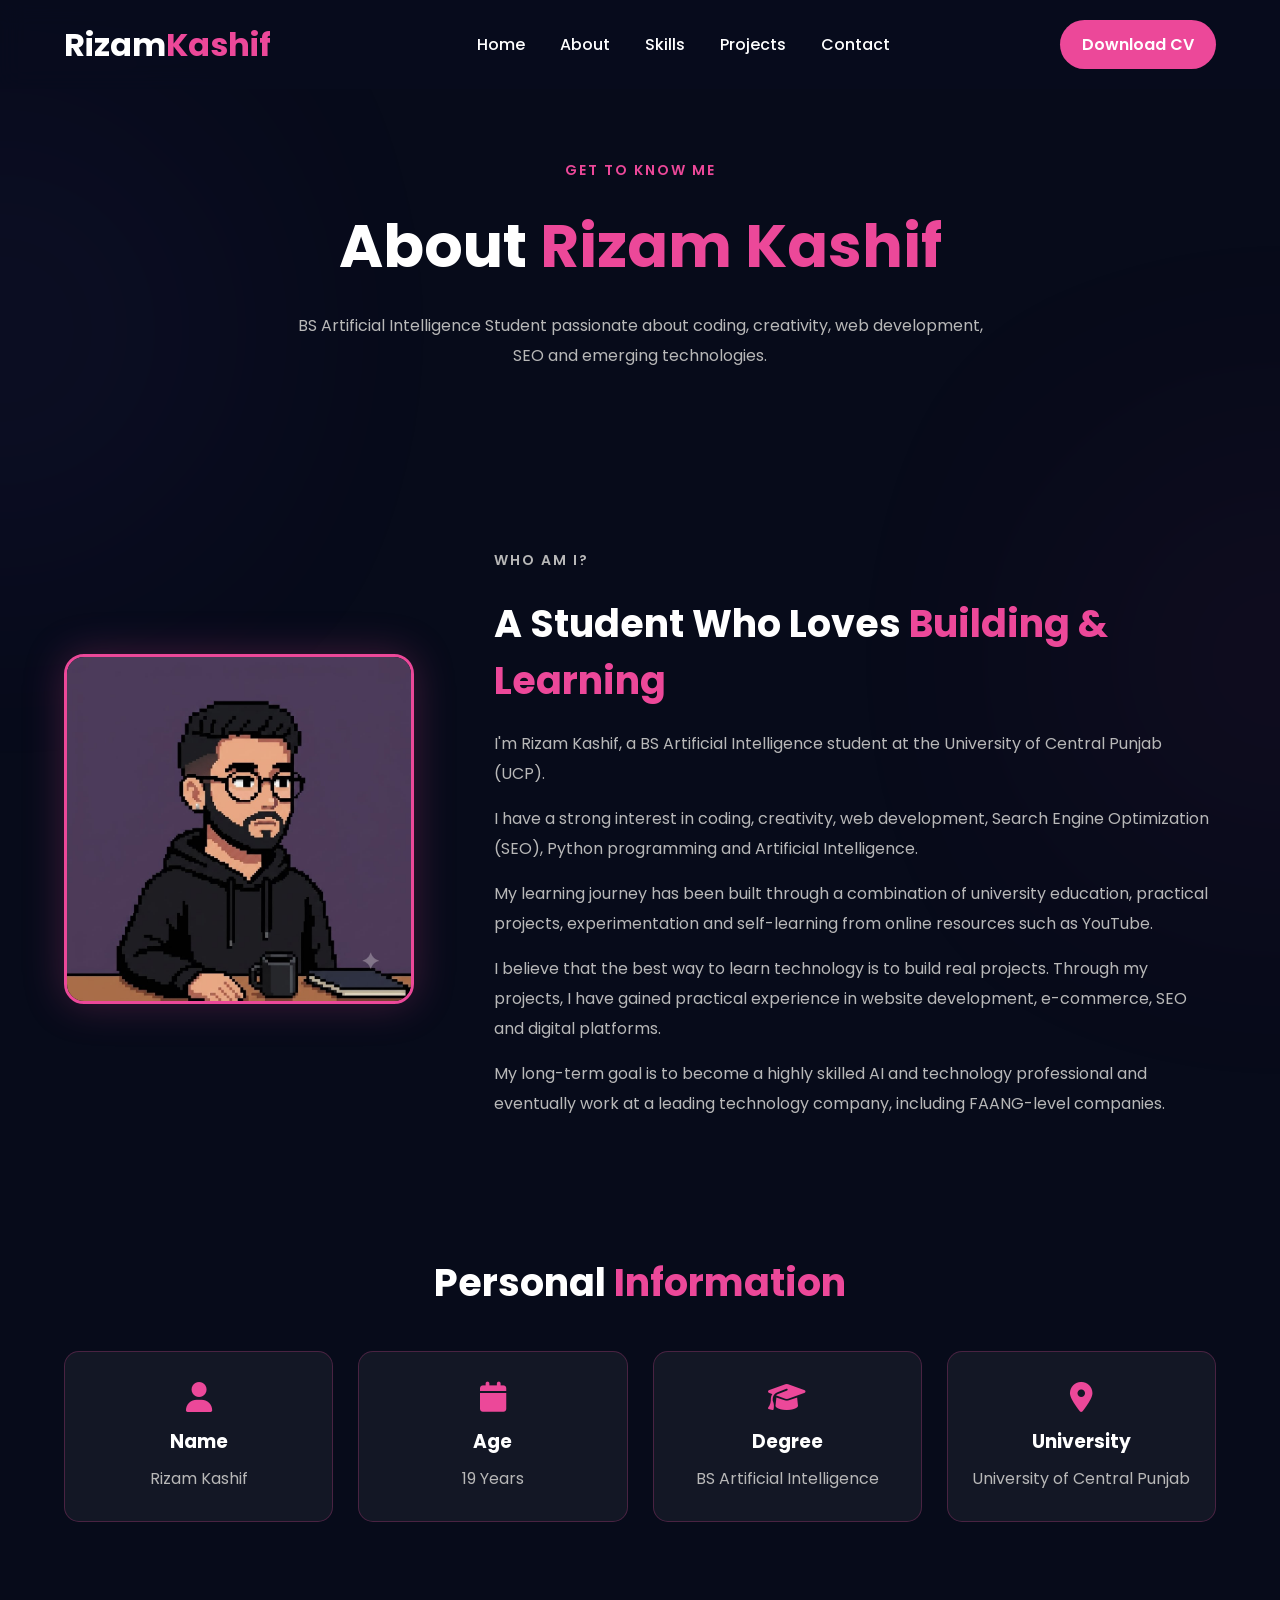
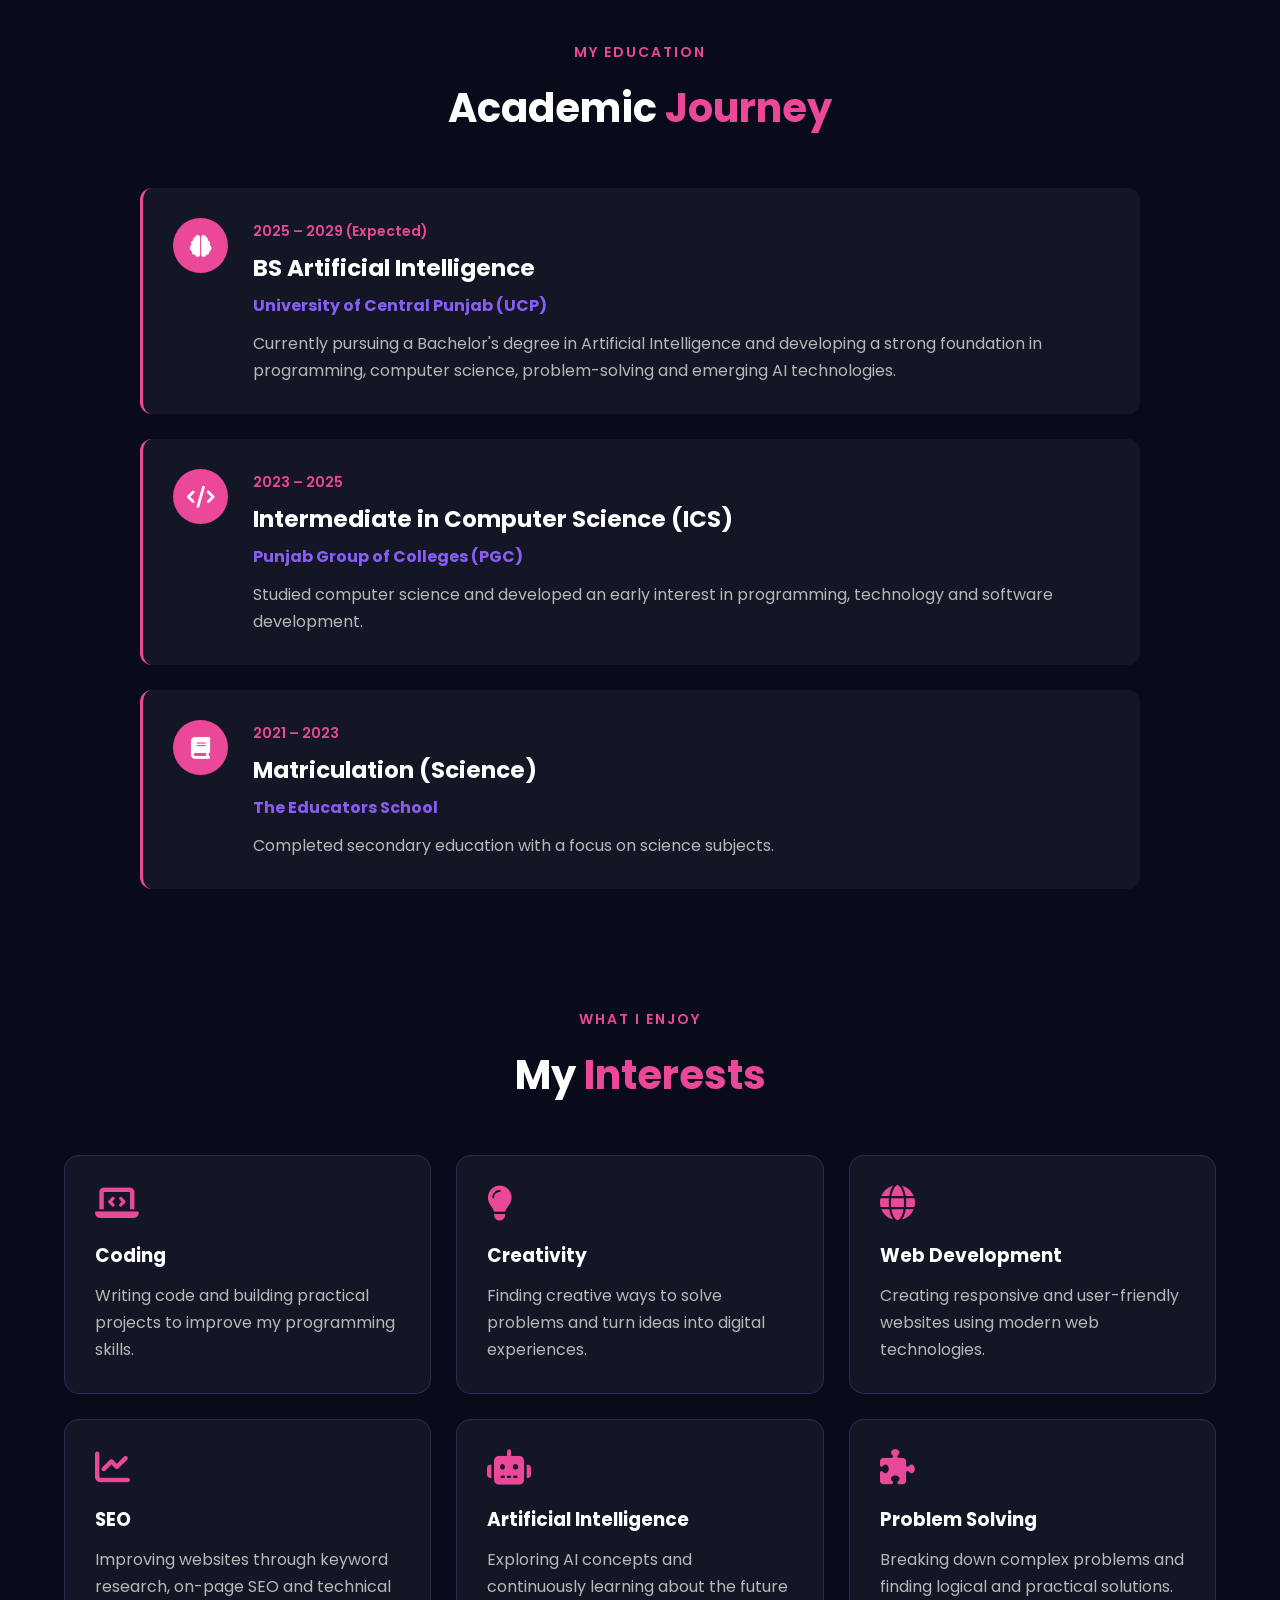
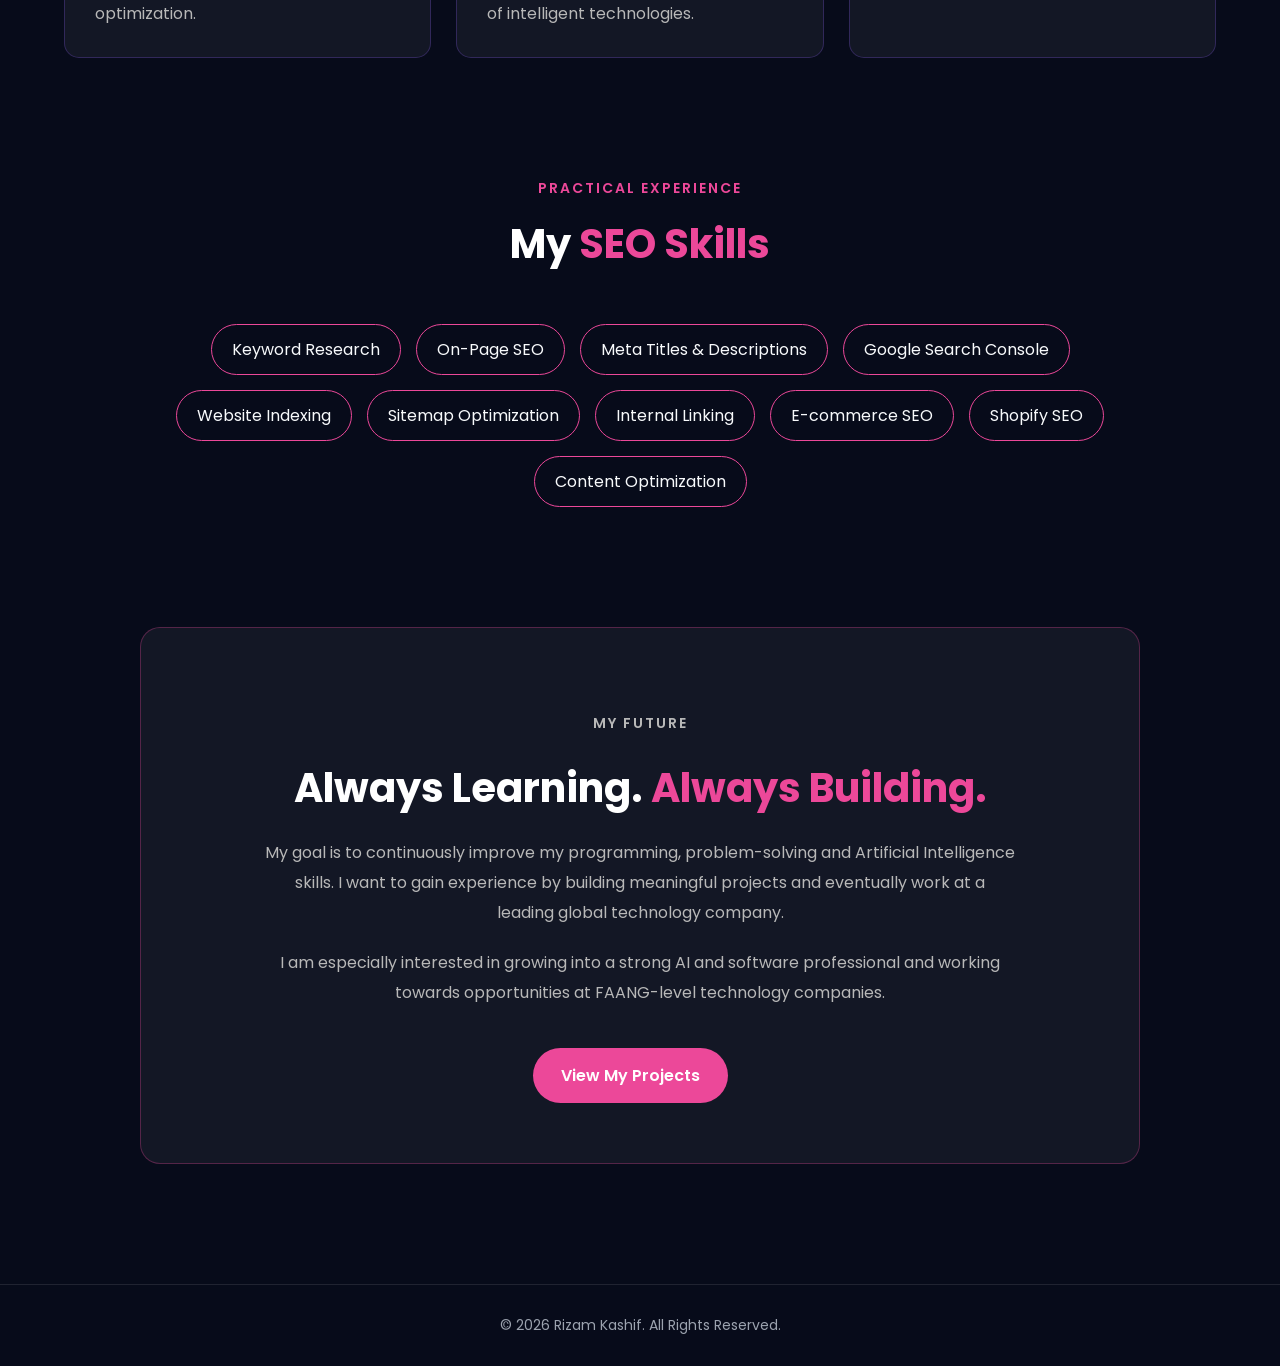
==== commit 0e00a5c6: "Update multiple files" ====
--- a/about.html
+++ b/about.html
@@ -62,71 +62,85 @@
     <!-- NAVBAR START -->
     <!-- ========================================= -->
 
-    <header>
-
-        <nav class="navbar">
-
-            <!-- Website Logo -->
-
-            <div class="logo">
-
-                <h2>
-                    Rizam<span>Kashif</span>
-                </h2>
-
-            </div>
-
-
-            <!-- Navigation Links -->
-
-            <ul class="nav-links">
-
-                <li>
-                    <a href="index.html">
-                        Home
-                    </a>
-                </li>
-
-                <li>
-                    <a href="about.html">
-                        About
-                    </a>
-                </li>
-
-                <li>
-                    <a href="skills.html">
-                        Skills
-                    </a>
-                </li>
-
-                <li>
-                    <a href="projects.html">
-                        Projects
-                    </a>
-                </li>
-
-                <li>
-                    <a href="contact.html">
-                        Contact
-                    </a>
-                </li>
-
-            </ul>
-
-
-            <!-- CV Button -->
-
-            <a href="files/Rizam_Kashif_CV.pdf"
-                class="resume-btn">
-
-                Download CV
-
-            </a>
-
-        </nav>
-
-    </header>
-
+    <!-- ========================================= -->
+<!-- NAVBAR -->
+<!-- ========================================= -->
+
+<header>
+
+    <nav class="navbar">
+
+        <!-- Logo -->
+        <div class="logo">
+
+            <h2>
+                Rizam<span>Kashif</span>
+            </h2>
+
+        </div>
+
+
+        <!-- Mobile Hamburger Button -->
+        <button
+            class="menu-toggle"
+            id="menu-toggle"
+            aria-label="Open navigation menu">
+
+            <i class="fa-solid fa-bars"></i>
+
+        </button>
+
+
+        <!-- Navigation Links -->
+        <ul
+            class="nav-links"
+            id="nav-links">
+
+            <li>
+                <a href="index.html">
+                    Home
+                </a>
+            </li>
+
+            <li>
+                <a href="about.html">
+                    About
+                </a>
+            </li>
+
+            <li>
+                <a href="skills.html">
+                    Skills
+                </a>
+            </li>
+
+            <li>
+                <a href="projects.html">
+                    Projects
+                </a>
+            </li>
+
+            <li>
+                <a href="contact.html">
+                    Contact
+                </a>
+            </li>
+
+        </ul>
+
+
+        <!-- Desktop CV Button -->
+        <a
+            href="Rizam_Kashif_CV.pdf"
+            class="resume-btn">
+
+            Download CV
+
+        </a>
+
+    </nav>
+
+</header>
 
     <!-- ========================================= -->
     <!-- MAIN ABOUT PAGE -->
--- a/style.css
+++ b/style.css
@@ -3038,4 +3038,188 @@
 
     }
 
+}/* Hide hamburger on desktop */
+.menu-toggle {
+    display: none;
+}
+
+
+/* Show hamburger on phones */
+@media (max-width: 768px) {
+
+    .menu-toggle {
+        display: block;
+        background: none;
+        border: none;
+        font-size: 24px;
+        cursor: pointer;
+    }
+
+}
+/* ========================================= */
+/* HAMBURGER MENU */
+/* ========================================= */
+
+/* Hidden on desktop */
+.menu-toggle {
+    display: none;
+}
+
+
+/* Visible on mobile */
+@media screen and (max-width: 768px) {
+
+    .menu-toggle {
+        display: block !important;
+        background: none;
+        border: none;
+        font-size: 25px;
+        cursor: pointer;
+    }
+
+}
+/* ========================================= */
+/* MOBILE RESPONSIVE DESIGN */
+/* ========================================= */
+
+@media (max-width: 768px) {
+
+    /* Navbar */
+
+    .navbar {
+        position: relative;
+        flex-direction: row;
+        justify-content: space-between;
+        padding: 20px;
+    }
+
+    /* Show hamburger button */
+
+    .menu-toggle {
+        display: block;
+    }
+
+    /* Hide menu by default */
+
+    .nav-links {
+        display: none;
+
+        position: absolute;
+
+        top: 75px;
+        left: 0;
+
+        width: 100%;
+
+        flex-direction: column;
+
+        text-align: center;
+
+        padding: 20px 0;
+
+        gap: 20px;
+    }
+
+    /* Show menu when JavaScript adds active */
+
+    .nav-links.active {
+        display: flex;
+    }
+
+    /* Resume button */
+
+    .resume-btn {
+        display: none;
+    }
+
+
+    /* Hero Section */
+
+    .hero {
+        flex-direction: column;
+        text-align: center;
+        padding: 50px 20px;
+    }
+
+    .hero-text {
+        width: 100%;
+    }
+
+    .hero-text h1 {
+        font-size: 40px;
+    }
+
+    .hero-text h2 {
+        font-size: 22px;
+    }
+
+    .description {
+        font-size: 15px;
+        line-height: 1.7;
+    }
+
+
+    /* Hero Image */
+
+    .hero-image {
+        width: 100%;
+        margin-top: 30px;
+    }
+
+    .hero-image img {
+        width: 250px;
+        height: 250px;
+    }
+
+
+    /* Buttons */
+
+    .hero-buttons {
+        display: flex;
+        flex-direction: column;
+        align-items: center;
+        gap: 15px;
+    }
+
+    .btn {
+        width: 80%;
+        text-align: center;
+    }
+
+
+    /* Technology Cards */
+
+    .tech-icons {
+        display: grid;
+        grid-template-columns: repeat(2, 1fr);
+        gap: 15px;
+        padding: 20px;
+    }
+
+
+    /* Stats */
+
+    .stats {
+        display: grid;
+        grid-template-columns: repeat(2, 1fr);
+        gap: 15px;
+        padding: 20px;
+    }
+
+
+    /* Contact */
+
+    .contact-preview {
+        padding: 50px 20px;
+        text-align: center;
+    }
+
+
+    /* Footer */
+
+    footer {
+        text-align: center;
+        padding: 20px;
+    }
+
 }
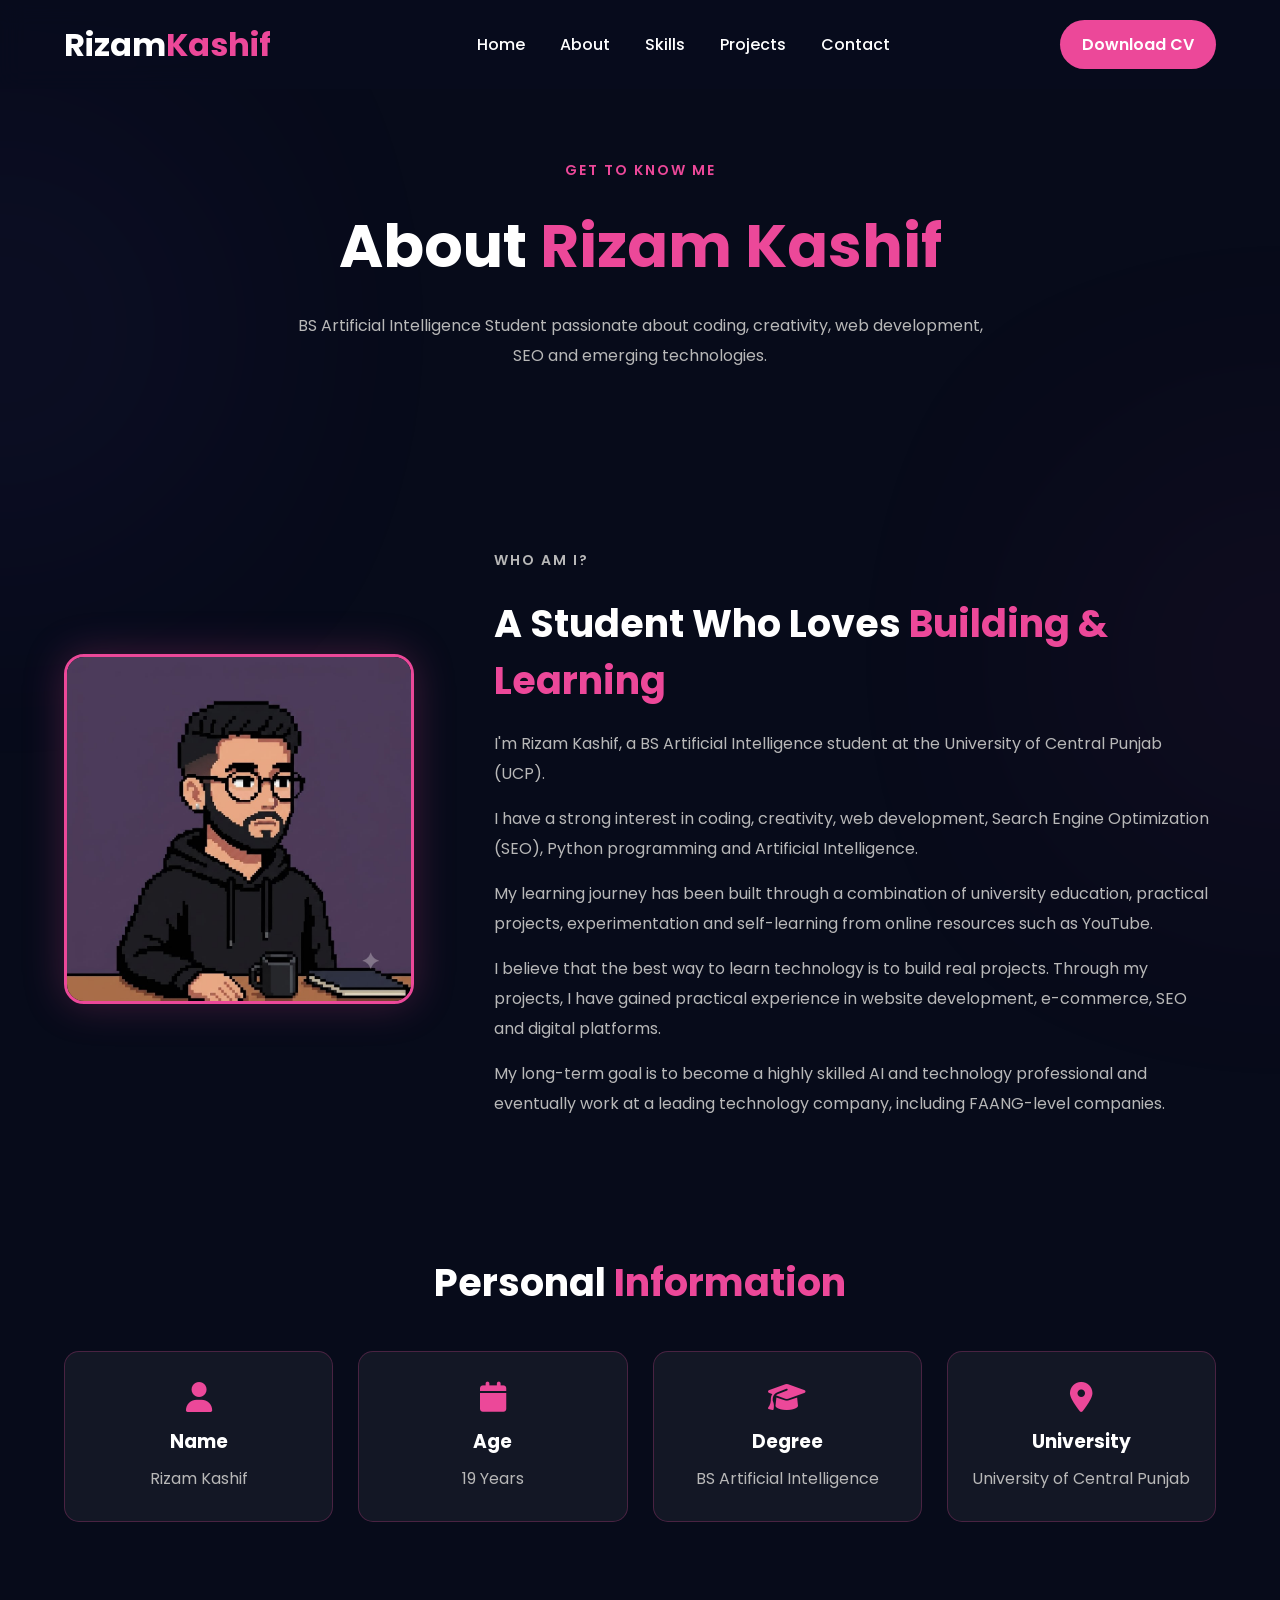
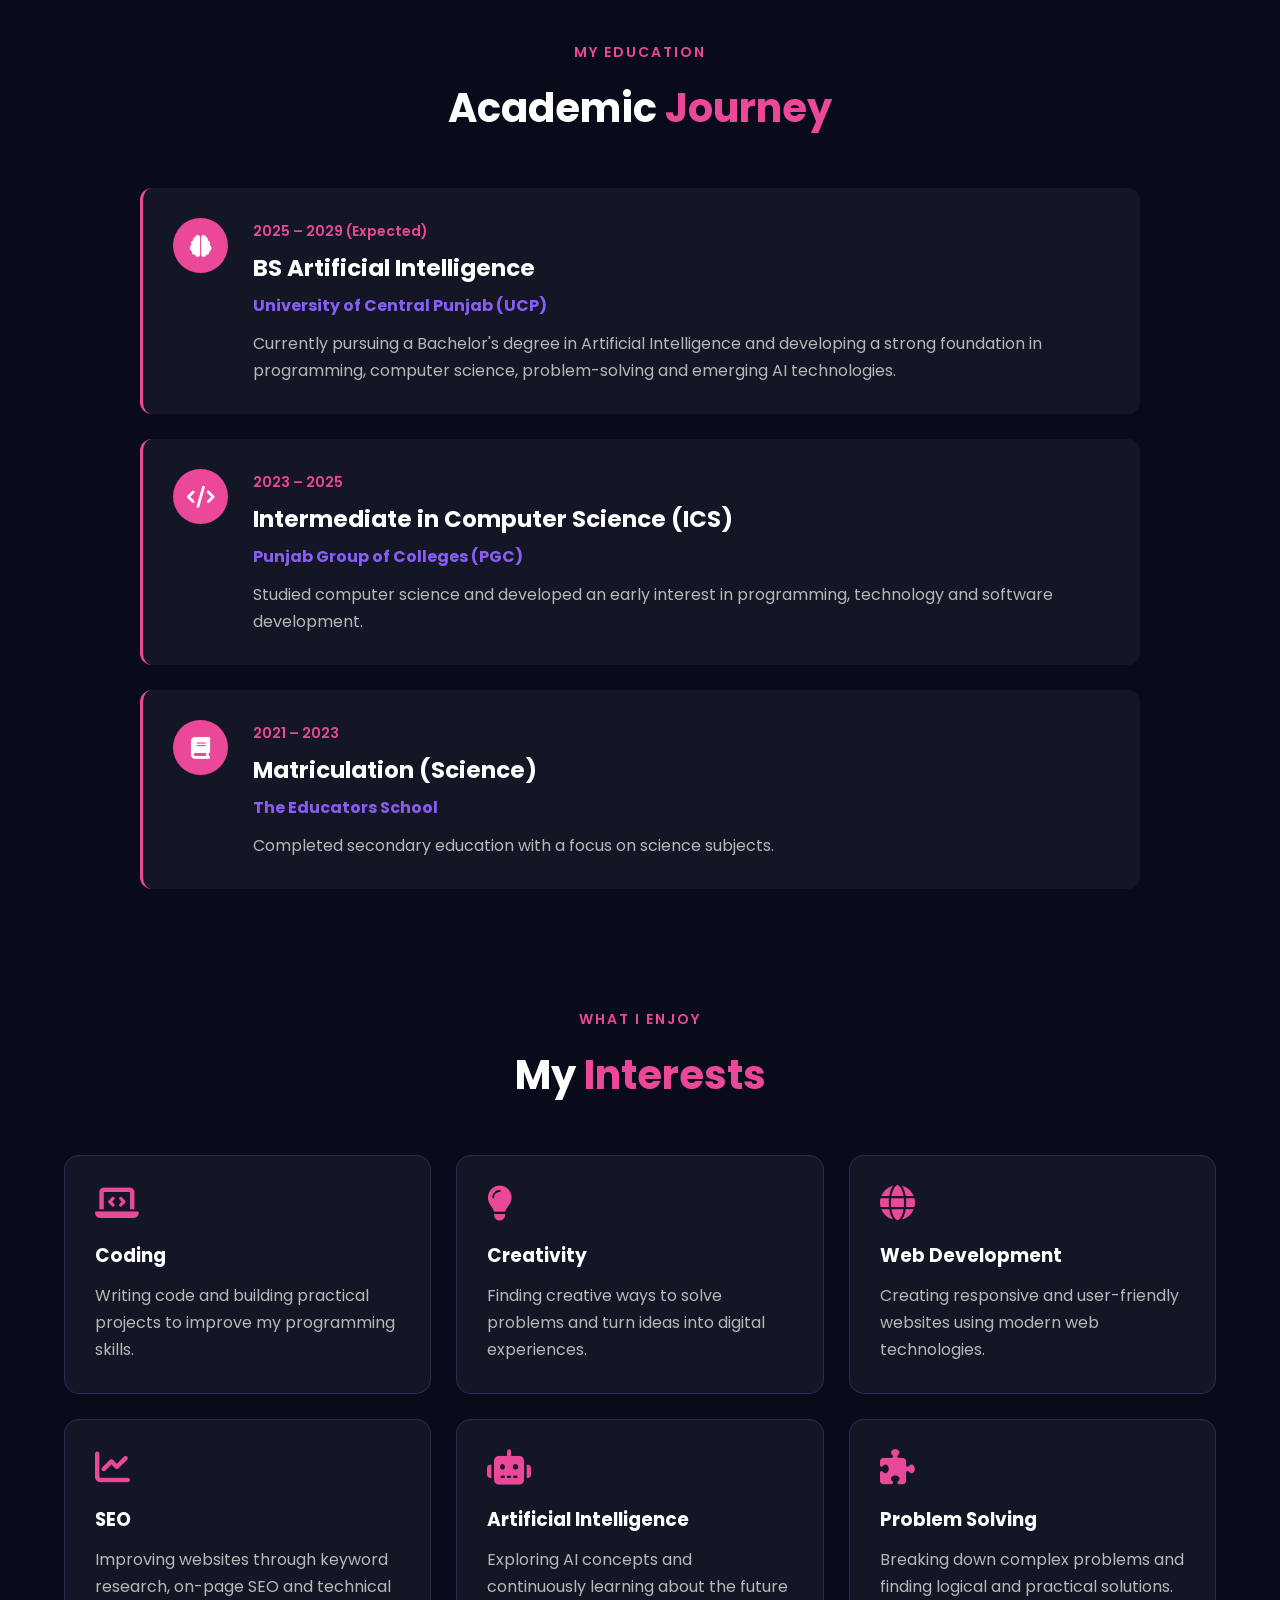
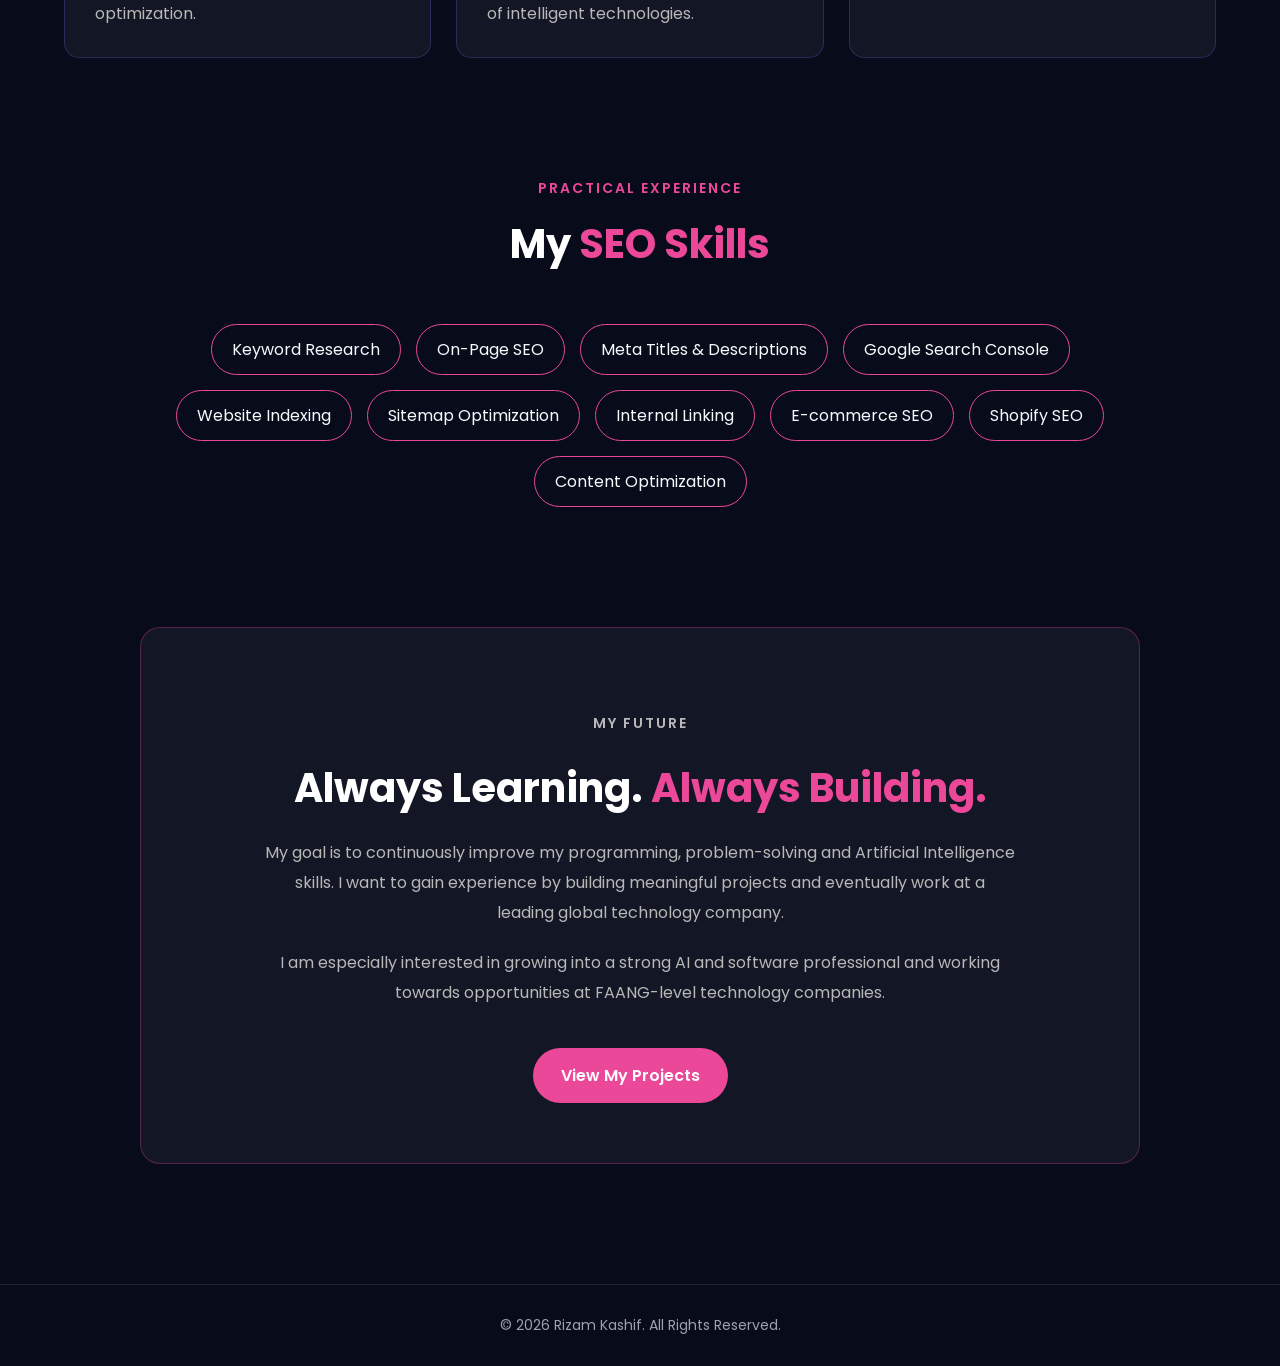
==== commit bccb2b3e: "Update multiple files" ====
--- a/about.html
+++ b/about.html
@@ -743,8 +743,7 @@
     <!-- JAVASCRIPT -->
     <!-- ========================================= -->
 
-    <script src="script.js"></script>
-
+<script src="script.js"></script>
 
 </body>
 
--- a/style.css
+++ b/style.css
@@ -3084,142 +3084,283 @@
 
 @media (max-width: 768px) {
 
-    /* Navbar */
+
+    /* ========================================= */
+    /* NAVBAR */
+    /* ========================================= */
 
     .navbar {
+
         position: relative;
+
         flex-direction: row;
+
         justify-content: space-between;
+
+        align-items: center;
+
         padding: 20px;
-    }
+
+    }
+
 
     /* Show hamburger button */
 
     .menu-toggle {
+
         display: block;
-    }
+
+        background: none;
+
+        border: none;
+
+        font-size: 25px;
+
+        cursor: pointer;
+
+        z-index: 1001;
+
+    }
+
 
     /* Hide menu by default */
 
     .nav-links {
+
         display: none;
 
         position: absolute;
 
-        top: 75px;
+        top: 100%;
+
         left: 0;
 
         width: 100%;
 
         flex-direction: column;
 
+        align-items: center;
+
         text-align: center;
 
-        padding: 20px 0;
-
-        gap: 20px;
-    }
+        gap: 0;
+
+        padding: 15px 0;
+
+        background: white;
+
+        box-shadow: 0 5px 15px rgba(0, 0, 0, 0.15);
+
+        z-index: 1000;
+
+    }
+
 
     /* Show menu when JavaScript adds active */
 
     .nav-links.active {
+
         display: flex;
-    }
-
-    /* Resume button */
+
+    }
+
+
+    /* Individual menu items */
+
+    .nav-links li {
+
+        width: 100%;
+
+        padding: 14px 0;
+
+    }
+
+
+    /* Menu links */
+
+    .nav-links li a {
+
+        display: block;
+
+        width: 100%;
+
+        color: #222;
+
+        font-size: 16px;
+
+        text-decoration: none;
+
+    }
+
+
+    /* Hover effect */
+
+    .nav-links li a:hover {
+
+        color: #007bff;
+
+    }
+
+
+    /* Hide resume button on mobile */
 
     .resume-btn {
+
         display: none;
-    }
-
-
-    /* Hero Section */
+
+    }
+
+
+    /* ========================================= */
+    /* HERO SECTION */
+    /* ========================================= */
 
     .hero {
+
         flex-direction: column;
+
         text-align: center;
+
         padding: 50px 20px;
-    }
+
+    }
+
 
     .hero-text {
+
         width: 100%;
-    }
+
+    }
+
 
     .hero-text h1 {
+
         font-size: 40px;
-    }
+
+    }
+
 
     .hero-text h2 {
+
         font-size: 22px;
-    }
+
+    }
+
 
     .description {
+
         font-size: 15px;
+
         line-height: 1.7;
-    }
-
-
-    /* Hero Image */
+
+    }
+
+
+    /* ========================================= */
+    /* HERO IMAGE */
+    /* ========================================= */
 
     .hero-image {
+
         width: 100%;
+
         margin-top: 30px;
-    }
+
+    }
+
 
     .hero-image img {
+
         width: 250px;
+
         height: 250px;
-    }
-
-
-    /* Buttons */
+
+    }
+
+
+    /* ========================================= */
+    /* BUTTONS */
+    /* ========================================= */
 
     .hero-buttons {
+
         display: flex;
+
         flex-direction: column;
+
         align-items: center;
+
         gap: 15px;
-    }
+
+    }
+
 
     .btn {
+
         width: 80%;
+
         text-align: center;
-    }
-
-
-    /* Technology Cards */
+
+    }
+
+
+    /* ========================================= */
+    /* TECHNOLOGY CARDS */
+    /* ========================================= */
 
     .tech-icons {
+
         display: grid;
+
         grid-template-columns: repeat(2, 1fr);
+
         gap: 15px;
+
         padding: 20px;
-    }
-
-
-    /* Stats */
+
+    }
+
+
+    /* ========================================= */
+    /* STATS */
+    /* ========================================= */
 
     .stats {
+
         display: grid;
+
         grid-template-columns: repeat(2, 1fr);
+
         gap: 15px;
+
         padding: 20px;
-    }
-
-
-    /* Contact */
+
+    }
+
+
+    /* ========================================= */
+    /* CONTACT */
+    /* ========================================= */
 
     .contact-preview {
+
         padding: 50px 20px;
+
         text-align: center;
-    }
-
-
-    /* Footer */
+
+    }
+
+
+    /* ========================================= */
+    /* FOOTER */
+    /* ========================================= */
 
     footer {
+
         text-align: center;
+
         padding: 20px;
+
     }
 
 }
